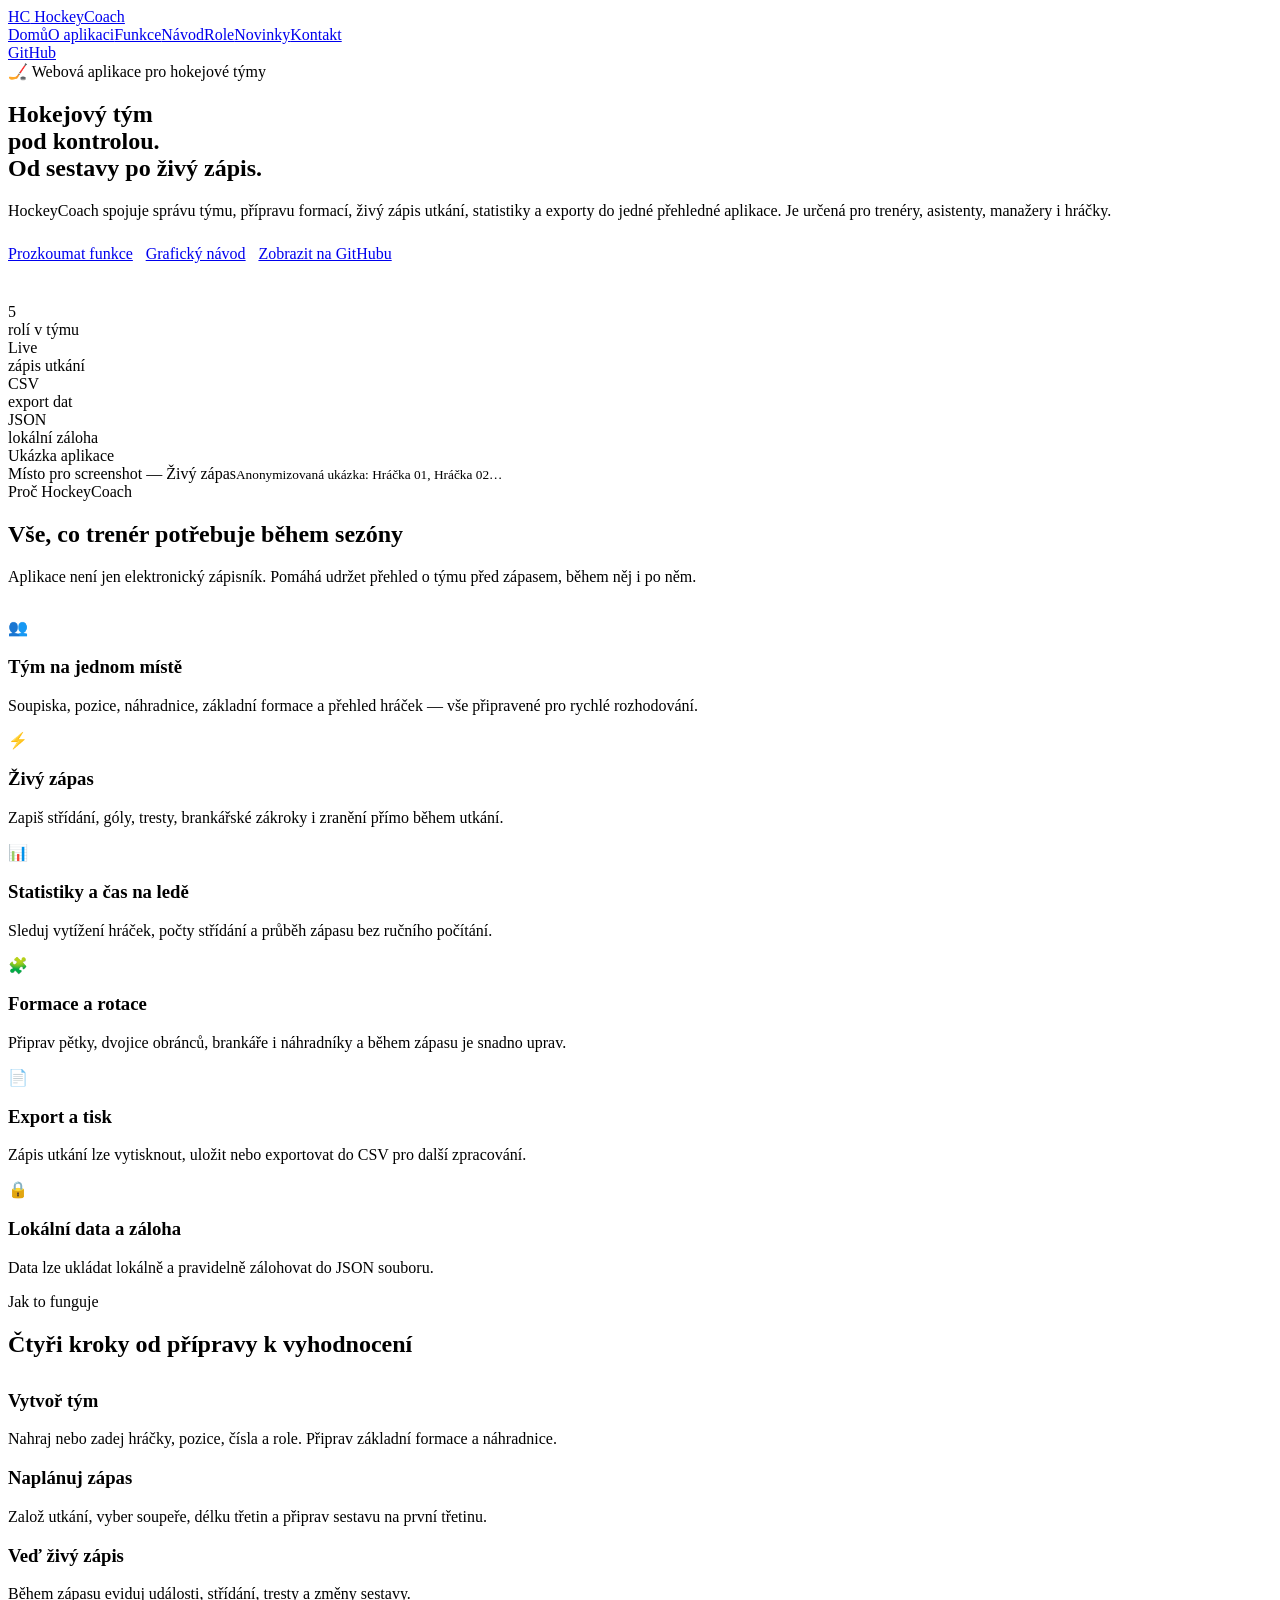
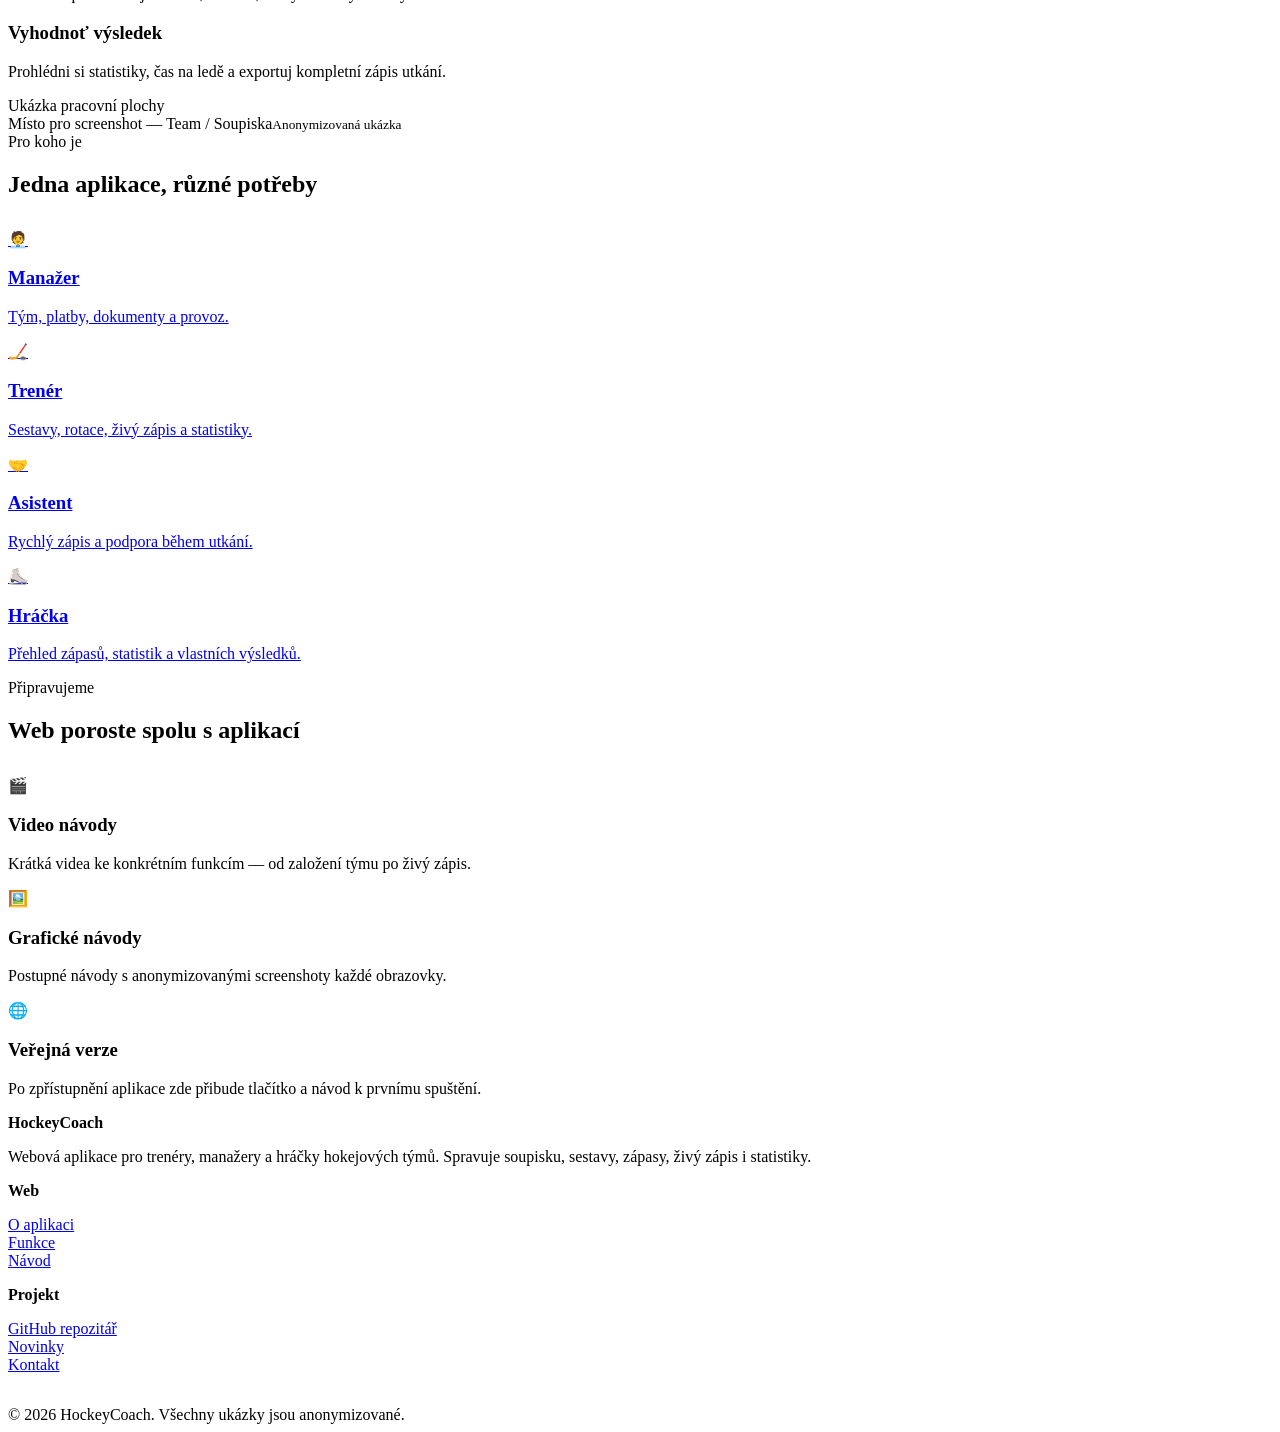
==== index.html @ fdcdddcd "Nový web pro app HockeyCoach" ====
<!doctype html><html lang="cs"><head><meta charset="utf-8"><meta name="viewport" content="width=device-width,initial-scale=1"><title>HockeyCoach — digitální pomocník pro hokejové trenéry</title><meta name="description" content="HockeyCoach je webová aplikace pro hokejové trenéry, manažery a hráčky: soupiska, sestavy, zápasy, živý zápis a statistiky."><link rel="stylesheet" href="assets/style.css"></head><body><header><nav class="container nav"><a class="brand" href="index.html"><span class="logo">HC</span> HockeyCoach</a><div class="menu"><a href="index.html" class="active">Domů</a><a href="o-aplikaci.html" class="">O aplikaci</a><a href="funkce.html" class="">Funkce</a><a href="navod.html" class="">Návod</a><a href="role.html" class="">Role</a><a href="novinky.html" class="">Novinky</a><a href="kontakt.html" class="">Kontakt</a></div><a class="btn btn-ghost" href="https://github.com/tomaskreJH/HockeyCoach">GitHub</a></nav></header><main>
<section class="hero"><div class="container hero-grid">
<div class="reveal">
<span class="badge">🏒 Webová aplikace pro hokejové týmy</span>
<h1>Hokejový tým<br>pod kontrolou.<br><span style="color:var(--ice)">Od sestavy po živý zápis.</span></h1>
<p class="lead">HockeyCoach spojuje správu týmu, přípravu formací, živý zápis utkání, statistiky a exporty do jedné přehledné aplikace. Je určená pro trenéry, asistenty, manažery i hráčky.</p>
<div style="display:flex;gap:.8rem;flex-wrap:wrap;margin-top:1.6rem">
<a class="btn btn-primary" href="funkce.html">Prozkoumat funkce</a>
<a class="btn btn-ghost" href="navod.html">Grafický návod</a>
<a class="btn btn-ghost" href="https://github.com/tomaskreJH/HockeyCoach">Zobrazit na GitHubu</a>
</div>
<div class="grid g4" style="margin-top:2.5rem">
<div><div class="stat">5</div><div class="stat-label">rolí v týmu</div></div>
<div><div class="stat">Live</div><div class="stat-label">zápis utkání</div></div>
<div><div class="stat">CSV</div><div class="stat-label">export dat</div></div>
<div><div class="stat">JSON</div><div class="stat-label">lokální záloha</div></div>
</div>
</div>
<div class="reveal">
<div class="card"><div class="kicker">Ukázka aplikace</div><div class="shot">Místo pro screenshot — Živý zápas<small>Anonymizovaná ukázka: Hráčka 01, Hráčka 02…</small></div></div>
</div>
</div></section>

<section class="section section-alt"><div class="container">
<div class="reveal"><span class="kicker">Proč HockeyCoach</span><h2>Vše, co trenér potřebuje během sezóny</h2><p class="lead">Aplikace není jen elektronický zápisník. Pomáhá udržet přehled o týmu před zápasem, během něj i po něm.</p></div>
<div class="grid g3" style="margin-top:2rem">
<div class="card reveal"><div class="icon">👥</div><h3>Tým na jednom místě</h3><p>Soupiska, pozice, náhradnice, základní formace a přehled hráček — vše připravené pro rychlé rozhodování.</p></div>
<div class="card reveal"><div class="icon">⚡</div><h3>Živý zápas</h3><p>Zapiš střídání, góly, tresty, brankářské zákroky i zranění přímo během utkání.</p></div>
<div class="card reveal"><div class="icon">📊</div><h3>Statistiky a čas na ledě</h3><p>Sleduj vytížení hráček, počty střídání a průběh zápasu bez ručního počítání.</p></div>
<div class="card reveal"><div class="icon">🧩</div><h3>Formace a rotace</h3><p>Připrav pětky, dvojice obránců, brankáře i náhradníky a během zápasu je snadno uprav.</p></div>
<div class="card reveal"><div class="icon">📄</div><h3>Export a tisk</h3><p>Zápis utkání lze vytisknout, uložit nebo exportovat do CSV pro další zpracování.</p></div>
<div class="card reveal"><div class="icon">🔒</div><h3>Lokální data a záloha</h3><p>Data lze ukládat lokálně a pravidelně zálohovat do JSON souboru.</p></div>
</div></div></section>

<section class="section"><div class="container">
<div class="reveal"><span class="kicker">Jak to funguje</span><h2>Čtyři kroky od přípravy k vyhodnocení</h2></div>
<div class="grid g2" style="margin-top:2rem">
<div class="card steps reveal">
<div class="step"><h3>Vytvoř tým</h3><p>Nahraj nebo zadej hráčky, pozice, čísla a role. Připrav základní formace a náhradnice.</p></div>
<div class="step"><h3>Naplánuj zápas</h3><p>Založ utkání, vyber soupeře, délku třetin a připrav sestavu na první třetinu.</p></div>
<div class="step"><h3>Veď živý zápis</h3><p>Během zápasu eviduj události, střídání, tresty a změny sestavy.</p></div>
<div class="step"><h3>Vyhodnoť výsledek</h3><p>Prohlédni si statistiky, čas na ledě a exportuj kompletní zápis utkání.</p></div>
</div>
<div class="card reveal"><div class="kicker">Ukázka pracovní plochy</div><div class="shot">Místo pro screenshot — Team / Soupiska<small>Anonymizovaná ukázka</small></div></div>
</div></div></section>

<section class="section section-alt"><div class="container">
<div class="reveal"><span class="kicker">Pro koho je</span><h2>Jedna aplikace, různé potřeby</h2></div>
<div class="grid g4" style="margin-top:2rem">
<a class="card reveal" href="role.html"><div class="icon">🧑‍💼</div><h3>Manažer</h3><p>Tým, platby, dokumenty a provoz.</p></a>
<a class="card reveal" href="role.html"><div class="icon">🏒</div><h3>Trenér</h3><p>Sestavy, rotace, živý zápis a statistiky.</p></a>
<a class="card reveal" href="role.html"><div class="icon">🤝</div><h3>Asistent</h3><p>Rychlý zápis a podpora během utkání.</p></a>
<a class="card reveal" href="role.html"><div class="icon">⛸️</div><h3>Hráčka</h3><p>Přehled zápasů, statistik a vlastních výsledků.</p></a>
</div></div></section>

<section class="section"><div class="container reveal">
<span class="kicker">Připravujeme</span><h2>Web poroste spolu s aplikací</h2>
<div class="grid g3" style="margin-top:2rem">
<div class="card"><div class="icon">🎬</div><h3>Video návody</h3><p>Krátká videa ke konkrétním funkcím — od založení týmu po živý zápis.</p></div>
<div class="card"><div class="icon">🖼️</div><h3>Grafické návody</h3><p>Postupné návody s anonymizovanými screenshoty každé obrazovky.</p></div>
<div class="card"><div class="icon">🌐</div><h3>Veřejná verze</h3><p>Po zpřístupnění aplikace zde přibude tlačítko a návod k prvnímu spuštění.</p></div>
</div></div></section>
</main><footer><div class="container footer-grid">
    <div><strong>HockeyCoach</strong><p>Webová aplikace pro trenéry, manažery a hráčky hokejových týmů. Spravuje soupisku, sestavy, zápasy, živý zápis i statistiky.</p></div>
    <div><strong>Web</strong><p><a href="o-aplikaci.html">O aplikaci</a><br><a href="funkce.html">Funkce</a><br><a href="navod.html">Návod</a></p></div>
    <div><strong>Projekt</strong><p><a href="https://github.com/tomaskreJH/HockeyCoach">GitHub repozitář</a><br><a href="novinky.html">Novinky</a><br><a href="kontakt.html">Kontakt</a></p></div>
    </div><div class="container" style="margin-top:2rem">© 2026 HockeyCoach. Všechny ukázky jsou anonymizované.</div></footer><script src="assets/script.js"></script></body></html>
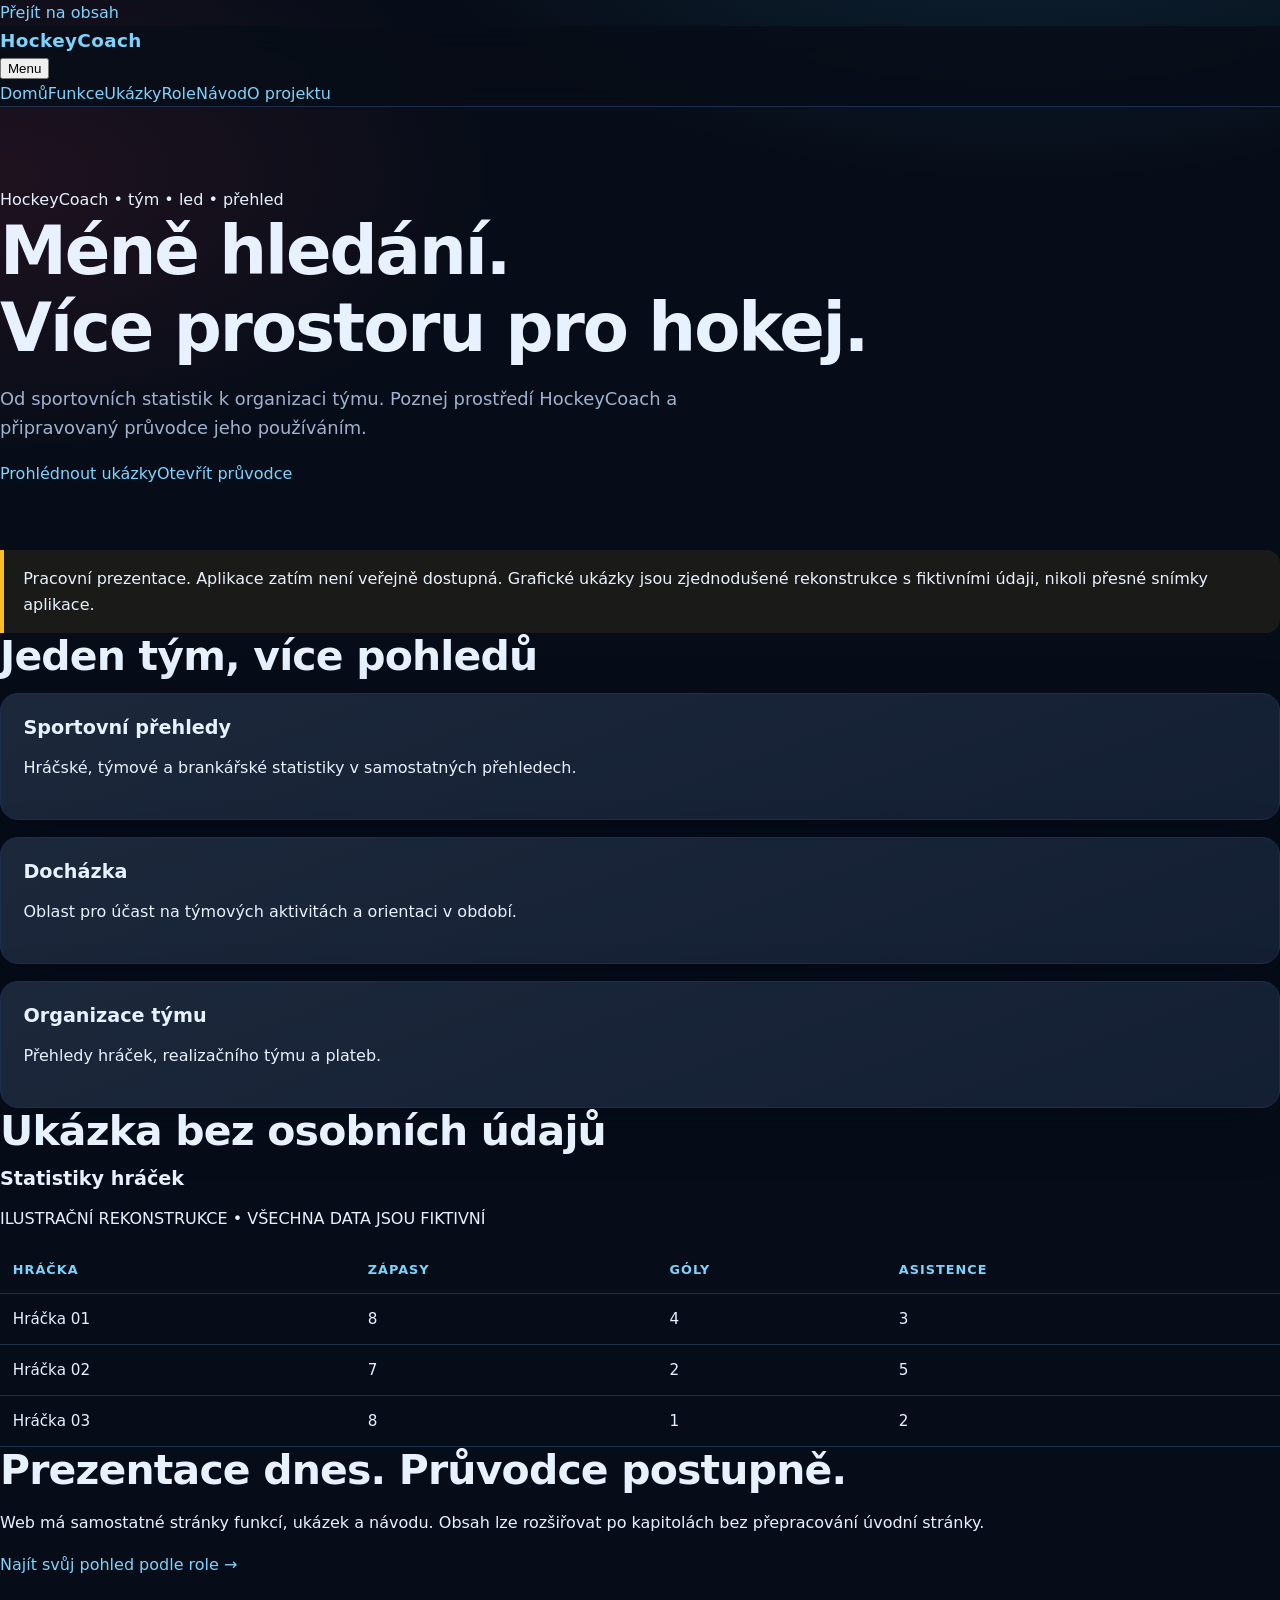
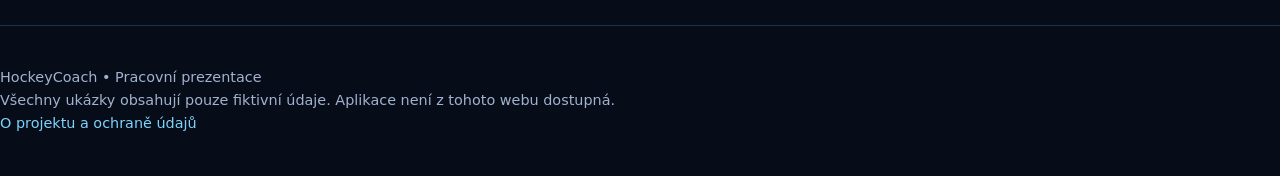
==== commit 8126ab6b: "Add files via upload" ====
--- a/index.html
+++ b/index.html
@@ -1,67 +1 @@
-<!doctype html><html lang="cs"><head><meta charset="utf-8"><meta name="viewport" content="width=device-width,initial-scale=1"><title>HockeyCoach — digitální pomocník pro hokejové trenéry</title><meta name="description" content="HockeyCoach je webová aplikace pro hokejové trenéry, manažery a hráčky: soupiska, sestavy, zápasy, živý zápis a statistiky."><link rel="stylesheet" href="assets/style.css"></head><body><header><nav class="container nav"><a class="brand" href="index.html"><span class="logo">HC</span> HockeyCoach</a><div class="menu"><a href="index.html" class="active">Domů</a><a href="o-aplikaci.html" class="">O aplikaci</a><a href="funkce.html" class="">Funkce</a><a href="navod.html" class="">Návod</a><a href="role.html" class="">Role</a><a href="novinky.html" class="">Novinky</a><a href="kontakt.html" class="">Kontakt</a></div><a class="btn btn-ghost" href="https://github.com/tomaskreJH/HockeyCoach">GitHub</a></nav></header><main>
-<section class="hero"><div class="container hero-grid">
-<div class="reveal">
-<span class="badge">🏒 Webová aplikace pro hokejové týmy</span>
-<h1>Hokejový tým<br>pod kontrolou.<br><span style="color:var(--ice)">Od sestavy po živý zápis.</span></h1>
-<p class="lead">HockeyCoach spojuje správu týmu, přípravu formací, živý zápis utkání, statistiky a exporty do jedné přehledné aplikace. Je určená pro trenéry, asistenty, manažery i hráčky.</p>
-<div style="display:flex;gap:.8rem;flex-wrap:wrap;margin-top:1.6rem">
-<a class="btn btn-primary" href="funkce.html">Prozkoumat funkce</a>
-<a class="btn btn-ghost" href="navod.html">Grafický návod</a>
-<a class="btn btn-ghost" href="https://github.com/tomaskreJH/HockeyCoach">Zobrazit na GitHubu</a>
-</div>
-<div class="grid g4" style="margin-top:2.5rem">
-<div><div class="stat">5</div><div class="stat-label">rolí v týmu</div></div>
-<div><div class="stat">Live</div><div class="stat-label">zápis utkání</div></div>
-<div><div class="stat">CSV</div><div class="stat-label">export dat</div></div>
-<div><div class="stat">JSON</div><div class="stat-label">lokální záloha</div></div>
-</div>
-</div>
-<div class="reveal">
-<div class="card"><div class="kicker">Ukázka aplikace</div><div class="shot">Místo pro screenshot — Živý zápas<small>Anonymizovaná ukázka: Hráčka 01, Hráčka 02…</small></div></div>
-</div>
-</div></section>
-
-<section class="section section-alt"><div class="container">
-<div class="reveal"><span class="kicker">Proč HockeyCoach</span><h2>Vše, co trenér potřebuje během sezóny</h2><p class="lead">Aplikace není jen elektronický zápisník. Pomáhá udržet přehled o týmu před zápasem, během něj i po něm.</p></div>
-<div class="grid g3" style="margin-top:2rem">
-<div class="card reveal"><div class="icon">👥</div><h3>Tým na jednom místě</h3><p>Soupiska, pozice, náhradnice, základní formace a přehled hráček — vše připravené pro rychlé rozhodování.</p></div>
-<div class="card reveal"><div class="icon">⚡</div><h3>Živý zápas</h3><p>Zapiš střídání, góly, tresty, brankářské zákroky i zranění přímo během utkání.</p></div>
-<div class="card reveal"><div class="icon">📊</div><h3>Statistiky a čas na ledě</h3><p>Sleduj vytížení hráček, počty střídání a průběh zápasu bez ručního počítání.</p></div>
-<div class="card reveal"><div class="icon">🧩</div><h3>Formace a rotace</h3><p>Připrav pětky, dvojice obránců, brankáře i náhradníky a během zápasu je snadno uprav.</p></div>
-<div class="card reveal"><div class="icon">📄</div><h3>Export a tisk</h3><p>Zápis utkání lze vytisknout, uložit nebo exportovat do CSV pro další zpracování.</p></div>
-<div class="card reveal"><div class="icon">🔒</div><h3>Lokální data a záloha</h3><p>Data lze ukládat lokálně a pravidelně zálohovat do JSON souboru.</p></div>
-</div></div></section>
-
-<section class="section"><div class="container">
-<div class="reveal"><span class="kicker">Jak to funguje</span><h2>Čtyři kroky od přípravy k vyhodnocení</h2></div>
-<div class="grid g2" style="margin-top:2rem">
-<div class="card steps reveal">
-<div class="step"><h3>Vytvoř tým</h3><p>Nahraj nebo zadej hráčky, pozice, čísla a role. Připrav základní formace a náhradnice.</p></div>
-<div class="step"><h3>Naplánuj zápas</h3><p>Založ utkání, vyber soupeře, délku třetin a připrav sestavu na první třetinu.</p></div>
-<div class="step"><h3>Veď živý zápis</h3><p>Během zápasu eviduj události, střídání, tresty a změny sestavy.</p></div>
-<div class="step"><h3>Vyhodnoť výsledek</h3><p>Prohlédni si statistiky, čas na ledě a exportuj kompletní zápis utkání.</p></div>
-</div>
-<div class="card reveal"><div class="kicker">Ukázka pracovní plochy</div><div class="shot">Místo pro screenshot — Team / Soupiska<small>Anonymizovaná ukázka</small></div></div>
-</div></div></section>
-
-<section class="section section-alt"><div class="container">
-<div class="reveal"><span class="kicker">Pro koho je</span><h2>Jedna aplikace, různé potřeby</h2></div>
-<div class="grid g4" style="margin-top:2rem">
-<a class="card reveal" href="role.html"><div class="icon">🧑‍💼</div><h3>Manažer</h3><p>Tým, platby, dokumenty a provoz.</p></a>
-<a class="card reveal" href="role.html"><div class="icon">🏒</div><h3>Trenér</h3><p>Sestavy, rotace, živý zápis a statistiky.</p></a>
-<a class="card reveal" href="role.html"><div class="icon">🤝</div><h3>Asistent</h3><p>Rychlý zápis a podpora během utkání.</p></a>
-<a class="card reveal" href="role.html"><div class="icon">⛸️</div><h3>Hráčka</h3><p>Přehled zápasů, statistik a vlastních výsledků.</p></a>
-</div></div></section>
-
-<section class="section"><div class="container reveal">
-<span class="kicker">Připravujeme</span><h2>Web poroste spolu s aplikací</h2>
-<div class="grid g3" style="margin-top:2rem">
-<div class="card"><div class="icon">🎬</div><h3>Video návody</h3><p>Krátká videa ke konkrétním funkcím — od založení týmu po živý zápis.</p></div>
-<div class="card"><div class="icon">🖼️</div><h3>Grafické návody</h3><p>Postupné návody s anonymizovanými screenshoty každé obrazovky.</p></div>
-<div class="card"><div class="icon">🌐</div><h3>Veřejná verze</h3><p>Po zpřístupnění aplikace zde přibude tlačítko a návod k prvnímu spuštění.</p></div>
-</div></div></section>
-</main><footer><div class="container footer-grid">
-    <div><strong>HockeyCoach</strong><p>Webová aplikace pro trenéry, manažery a hráčky hokejových týmů. Spravuje soupisku, sestavy, zápasy, živý zápis i statistiky.</p></div>
-    <div><strong>Web</strong><p><a href="o-aplikaci.html">O aplikaci</a><br><a href="funkce.html">Funkce</a><br><a href="navod.html">Návod</a></p></div>
-    <div><strong>Projekt</strong><p><a href="https://github.com/tomaskreJH/HockeyCoach">GitHub repozitář</a><br><a href="novinky.html">Novinky</a><br><a href="kontakt.html">Kontakt</a></p></div>
-    </div><div class="container" style="margin-top:2rem">© 2026 HockeyCoach. Všechny ukázky jsou anonymizované.</div></footer><script src="assets/script.js"></script></body></html>+<!doctype html><html lang="cs"><head><meta charset="utf-8"><meta name="viewport" content="width=device-width,initial-scale=1"><title>Hokejový tým v přehledu | HockeyCoach</title><meta name="description" content="Pracovní prezentace HockeyCoach s anonymními ilustračními ukázkami a připravovaným návodem."><link rel="stylesheet" href="assets/style.css"><script src="assets/script.js" defer></script></head><body><a class="skip" href="#obsah">Přejít na obsah</a><header><nav aria-label="Hlavní navigace"><a class="brand" href="index.html">HockeyCoach</a><button class="toggle" aria-controls="menu" aria-expanded="false">Menu</button><div class="links" id="menu"><a href="index.html" aria-current="page">Domů</a><a href="funkce.html">Funkce</a><a href="ukazky.html">Ukázky</a><a href="role.html">Role</a><a href="navod.html">Návod</a><a href="o-projektu.html">O projektu</a></div></nav></header><main id="obsah"><section class="hero"><span class="tag">HockeyCoach • tým • led • přehled</span><h1>Méně hledání.<br>Více prostoru pro hokej.</h1><p class="lead">Od sportovních statistik k organizaci týmu. Poznej prostředí HockeyCoach a připravovaný průvodce jeho používáním.</p><a class="button" href="ukazky.html">Prohlédnout ukázky</a><a class="button" href="navod.html">Otevřít průvodce</a></section><div class="note">Pracovní prezentace. Aplikace zatím není veřejně dostupná. Grafické ukázky jsou zjednodušené rekonstrukce s fiktivními údaji, nikoli přesné snímky aplikace.</div><section><h2>Jeden tým, více pohledů</h2><div class="grid"><article class="card"><h3>Sportovní přehledy</h3><p>Hráčské, týmové a brankářské statistiky v samostatných přehledech.</p></article><article class="card"><h3>Docházka</h3><p>Oblast pro účast na týmových aktivitách a orientaci v období.</p></article><article class="card"><h3>Organizace týmu</h3><p>Přehledy hráček, realizačního týmu a plateb.</p></article></div></section><section><h2>Ukázka bez osobních údajů</h2><article class="screen"><h3>Statistiky hráček</h3><p class="demo">ILUSTRAČNÍ REKONSTRUKCE • VŠECHNA DATA JSOU FIKTIVNÍ</p><div class="tablewrap"><table><thead><tr><th scope="col">Hráčka</th><th scope="col">Zápasy</th><th scope="col">Góly</th><th scope="col">Asistence</th></tr></thead><tbody><tr><td>Hráčka 01</td><td>8</td><td>4</td><td>3</td></tr><tr><td>Hráčka 02</td><td>7</td><td>2</td><td>5</td></tr><tr><td>Hráčka 03</td><td>8</td><td>1</td><td>2</td></tr></tbody></table></div></article></section><section><h2>Prezentace dnes. Průvodce postupně.</h2><p>Web má samostatné stránky funkcí, ukázek a návodu. Obsah lze rozšiřovat po kapitolách bez přepracování úvodní stránky.</p><a href="role.html">Najít svůj pohled podle role →</a></section></main><footer>HockeyCoach • Pracovní prezentace<br>Všechny ukázky obsahují pouze fiktivní údaje. Aplikace není z tohoto webu dostupná.<br><a href="o-projektu.html">O projektu a ochraně údajů</a></footer></body></html>
--- a/assets/style.css
+++ b/assets/style.css
@@ -0,0 +1,75 @@
+
+:root{
+  --bg:#070d18; --bg2:#0b1424; --card:#101c30; --line:#1e2f4d;
+  --text:#e8f1ff; --muted:#9fb2cf; --ice:#38bdf8; --ice2:#7dd3fc;
+  --accent:#f43f5e; --gold:#fbbf24; --green:#22c55e;
+  --radius:18px; --shadow:0 18px 50px rgba(2,8,23,.45);
+}
+*{box-sizing:border-box}
+html{scroll-behavior:smooth}
+body{margin:0;font-family:"Segoe UI",system-ui,-apple-system,sans-serif;background:
+  radial-gradient(1100px 600px at 80% -10%,rgba(56,189,248,.16),transparent 60%),
+  radial-gradient(900px 500px at 0% 10%,rgba(244,63,94,.10),transparent 55%),
+  var(--bg);color:var(--text);line-height:1.6}
+a{color:var(--ice2);text-decoration:none}
+a:hover{text-decoration:underline}
+img{max-width:100%;display:block;border-radius:14px}
+.container{width:min(1180px,92vw);margin:auto}
+header{position:sticky;top:0;z-index:50;background:rgba(7,13,24,.86);backdrop-filter:blur(14px);border-bottom:1px solid var(--line)}
+.nav{display:flex;align-items:center;justify-content:space-between;gap:1rem;padding:.85rem 0}
+.brand{display:flex;align-items:center;gap:.7rem;font-weight:800;font-size:1.15rem;letter-spacing:.02em}
+.logo{width:42px;height:42px;border-radius:12px;background:linear-gradient(135deg,var(--ice),#0ea5e9);display:grid;place-items:center;font-weight:900;color:#04121f;box-shadow:0 0 24px rgba(56,189,248,.35)}
+.menu{display:flex;gap:.35rem;flex-wrap:wrap}
+.menu a{padding:.55rem .8rem;border-radius:999px;color:var(--muted);font-weight:600;font-size:.92rem}
+.menu a:hover,.menu a.active{color:#fff;background:rgba(56,189,248,.14)}
+.btn{display:inline-flex;align-items:center;gap:.5rem;padding:.8rem 1.25rem;border-radius:999px;font-weight:800;border:1px solid transparent;cursor:pointer;transition:.2s}
+.btn-primary{background:linear-gradient(135deg,var(--ice),#0284c7);color:#021018;box-shadow:0 10px 30px rgba(56,189,248,.25)}
+.btn-primary:hover{transform:translateY(-2px)}
+.btn-ghost{border-color:var(--line);color:var(--text);background:rgba(255,255,255,.03)}
+.btn-ghost:hover{border-color:var(--ice);color:#fff}
+.badge{display:inline-flex;align-items:center;gap:.45rem;padding:.35rem .75rem;border-radius:999px;background:rgba(56,189,248,.12);border:1px solid rgba(56,189,248,.3);color:var(--ice2);font-size:.8rem;font-weight:700}
+.hero{padding:5rem 0 4rem;position:relative;overflow:hidden}
+.hero-grid{display:grid;grid-template-columns:1.1fr .9fr;gap:3rem;align-items:center}
+h1,h2,h3{line-height:1.15;margin:0 0 .8rem}
+h1{font-size:clamp(2.4rem,5.5vw,4.2rem);font-weight:900;letter-spacing:-.03em}
+h2{font-size:clamp(1.8rem,3.2vw,2.6rem);letter-spacing:-.02em}
+h3{font-size:1.2rem}
+.lead{color:var(--muted);font-size:1.12rem;max-width:62ch}
+.section{padding:4.5rem 0}
+.section-alt{background:linear-gradient(180deg,rgba(16,28,48,.55),rgba(7,13,24,0));border-top:1px solid var(--line);border-bottom:1px solid var(--line)}
+.grid{display:grid;gap:1.1rem}
+.g2{grid-template-columns:repeat(2,1fr)}
+.g3{grid-template-columns:repeat(3,1fr)}
+.g4{grid-template-columns:repeat(4,1fr)}
+.card{background:linear-gradient(160deg,rgba(255,255,255,.05),rgba(255,255,255,.01)),var(--card);border:1px solid var(--line);border-radius:var(--radius);padding:1.4rem;box-shadow:var(--shadow);transition:.25s}
+.card:hover{transform:translateY(-4px);border-color:rgba(56,189,248,.45)}
+.icon{width:48px;height:48px;border-radius:14px;display:grid;place-items:center;font-size:1.4rem;background:rgba(56,189,248,.14);border:1px solid rgba(56,189,248,.25);margin-bottom:1rem}
+.kicker{color:var(--ice);font-weight:800;text-transform:uppercase;letter-spacing:.16em;font-size:.78rem;margin-bottom:.6rem}
+.stat{font-size:2rem;font-weight:900;color:#fff}
+.stat-label{color:var(--muted);font-size:.9rem}
+.shot{aspect-ratio:16/10;background:
+  linear-gradient(135deg,rgba(56,189,248,.18),rgba(244,63,94,.10)),
+  repeating-linear-gradient(90deg,rgba(255,255,255,.035) 0 2px,transparent 2px 48px);
+  border:1px dashed rgba(125,211,252,.35);border-radius:var(--radius);display:grid;place-items:center;color:var(--muted);font-weight:700;text-align:center;padding:1rem}
+.shot small{display:block;font-weight:500;margin-top:.3rem}
+.steps{counter-reset:s}
+.step{position:relative;padding-left:3.8rem;margin-bottom:1.2rem}
+.step:before{counter-increment:s;content:counter(s);position:absolute;left:0;top:0;width:2.6rem;height:2.6rem;border-radius:50%;display:grid;place-items:center;font-weight:900;background:linear-gradient(135deg,var(--ice),#0369a1);color:#021018}
+.role-tabs{display:flex;gap:.5rem;flex-wrap:wrap;margin-bottom:1.5rem}
+.role-tab{padding:.65rem 1rem;border-radius:999px;border:1px solid var(--line);background:rgba(255,255,255,.03);color:var(--muted);font-weight:700;cursor:pointer}
+.role-tab.active{background:rgba(56,189,248,.16);border-color:var(--ice);color:#fff}
+.role-panel{display:none}
+.role-panel.active{display:block;animation:fade .35s ease}
+@keyframes fade{from{opacity:0;transform:translateY(12px)}to{opacity:1;transform:none}}
+.reveal{opacity:0;transform:translateY(24px);transition:.7s cubic-bezier(.2,.7,.2,1)}
+.reveal.visible{opacity:1;transform:none}
+.timeline{border-left:2px solid rgba(56,189,248,.35);padding-left:1.5rem}
+.timeline-item{margin-bottom:1.4rem;position:relative}
+.timeline-item:before{content:"";position:absolute;left:-2.05rem;top:.35rem;width:.85rem;height:.85rem;border-radius:50%;background:var(--ice);box-shadow:0 0 0 5px rgba(56,189,248,.15)}
+table{width:100%;border-collapse:collapse;font-size:.95rem}
+th,td{text-align:left;padding:.8rem;border-bottom:1px solid var(--line)}
+th{color:var(--ice2);font-size:.8rem;text-transform:uppercase;letter-spacing:.08em}
+.note{border-left:4px solid var(--gold);background:rgba(251,191,36,.08);padding:1rem 1.2rem;border-radius:0 14px 14px 0}
+footer{border-top:1px solid var(--line);padding:2.5rem 0;margin-top:3rem;color:var(--muted);font-size:.9rem}
+.footer-grid{display:grid;grid-template-columns:2fr 1fr 1fr;gap:2rem}
+@media(max-width:900px){.hero-grid,.g2,.g3,.g4,.footer-grid{grid-template-columns:1fr}.menu{display:none}}
